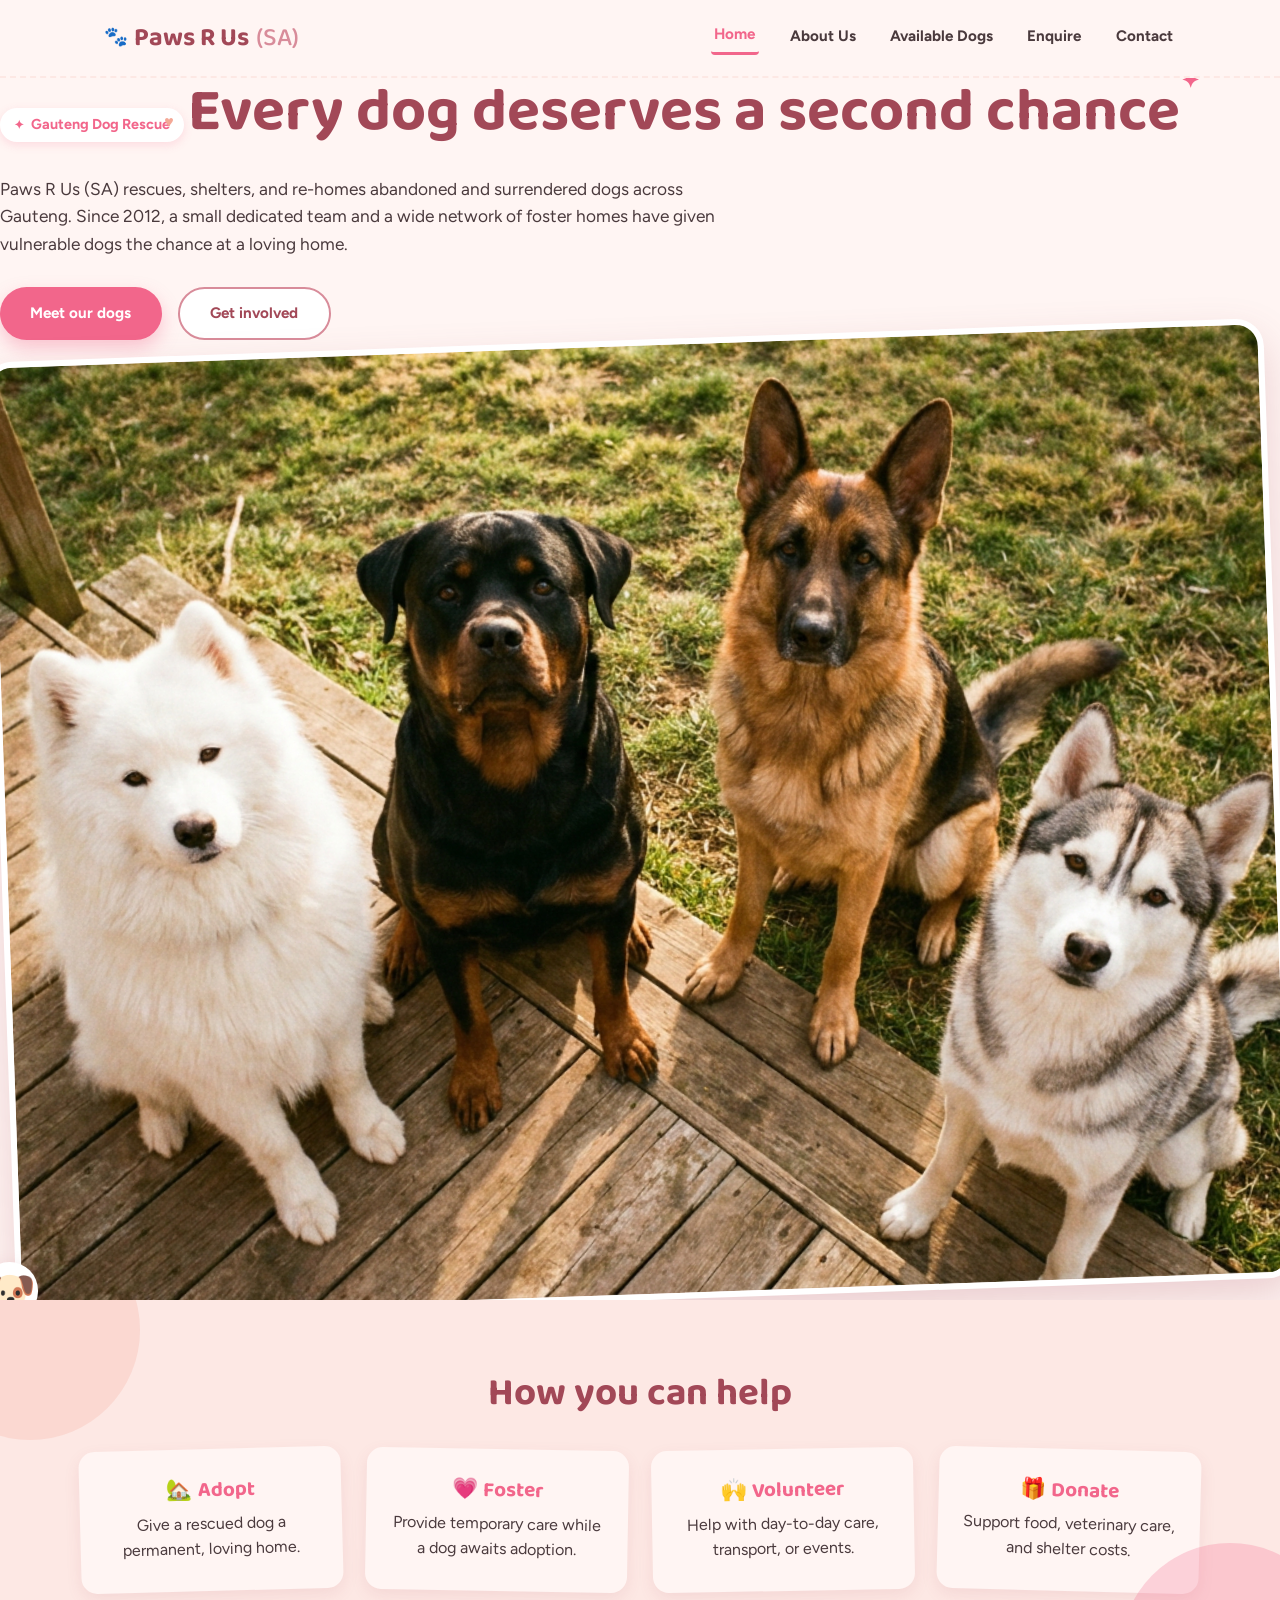
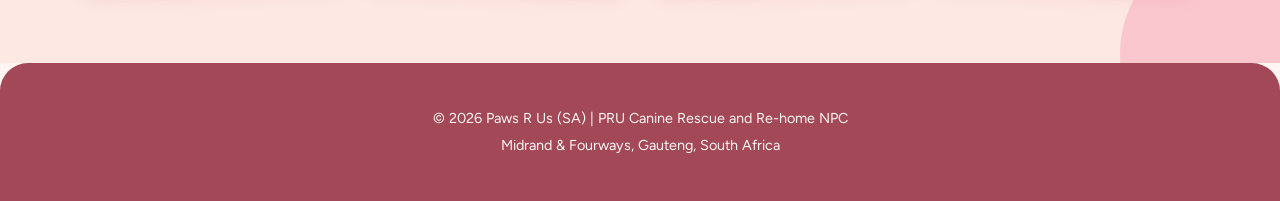
==== index.html @ eb76de7f "initial commit" ====
<!DOCTYPE html>
<html lang="en">
<head>
  <meta charset="UTF-8">
  <meta name="viewport" content="width=device-width, initial-scale=1.0">
  <title>Paws R Us (SA) | Dog Rescue &amp; Adoption in Gauteng</title>
  <meta name="description" content="Paws R Us (SA) rescues, shelters, and re-homes abandoned and surrendered dogs across Gauteng, South Africa. Adopt, foster, volunteer, or donate today.">
  <link rel="preconnect" href="https://fonts.googleapis.com">
  <link rel="preconnect" href="https://fonts.gstatic.com" crossorigin>
  <link href="https://fonts.googleapis.com/css2?family=Baloo+2:wght@500;600;700;800&family=Figtree:wght@400;500;600;700&display=swap" rel="stylesheet">
  <link rel="stylesheet" href="css/style.css">
</head>
<body>

  <!-- ===================== HEADER / NAV ===================== -->
  <header class="site-header">
    <div class="header-inner">
      <a href="index.html" class="logo">Paws R Us <span>(SA)</span></a>
      <nav class="main-nav">
        <ul>
          <li><a href="index.html" class="active">Home</a></li>
          <li><a href="about.html">About Us</a></li>
          <li><a href="services.html">Available Dogs</a></li>
          <li><a href="enquiry.html">Enquire</a></li>
          <li><a href="contact.html">Contact</a></li>
        </ul>
      </nav>
    </div>
  </header>

  <!-- ===================== MAIN CONTENT ===================== -->
  <main>

    <!-- Hero section -->
    <section class=
    
    hero">
      <div class="hero-text">
        <p class="eyebrow">Gauteng Dog Rescue</p>
        <h1>Every dog deserves a second chance<span class="sparkle sparkle--1">✦</span><span class="sparkle sparkle--2">♥</span></h1>
        <p class="hero-lead">
          Paws R Us (SA) rescues, shelters, and re-homes abandoned and surrendered
          dogs across Gauteng. Since 2012, a small dedicated team and a wide network
          of foster homes have given vulnerable dogs the chance at a loving home.
        </p>
        <div class="hero-actions">
          <a href="services.html" class="btn btn-primary">Meet our dogs</a>
          <a href="enquiry.html" class="btn btn-secondary">Get involved</a>
        </div>
      </div>
      <div class="hero-image">
        <img src="images/Hero.jpeg" alt="A rescued dog cared for by Paws R Us (SA)">
      </div>
    </section>

    <!-- Quick facts / call to action section -->
    <section class="help-section">
      <h2>How you can help</h2>
      <div class="help-grid">
        <div class="help-card">
          <h3>Adopt</h3>
          <p>Give a rescued dog a permanent, loving home.</p>
        </div>
        <div class="help-card">
          <h3>Foster</h3>
          <p>Provide temporary care while a dog awaits adoption.</p>
        </div>
        <div class="help-card">
          <h3>Volunteer</h3>
          <p>Help with day-to-day care, transport, or events.</p>
        </div>
        <div class="help-card">
          <h3>Donate</h3>
          <p>Support food, veterinary care, and shelter costs.</p>
        </div>
      </div>
    </section>

  </main>

  <!-- ===================== FOOTER ===================== -->
  <footer class="site-footer">
    <p>&copy; 2026 Paws R Us (SA) | PRU Canine Rescue and Re-home NPC</p>
    <p>Midrand &amp; Fourways, Gauteng, South Africa</p>
  </footer>

  <script src="js/main.js"></script>
</body>
</html>
---- css/style.css ----
*,
*::before,
*::after {
  margin: 0;
  padding: 0;
  box-sizing: border-box;
}

html {
  scroll-behavior: smooth;
}

img {
  max-width: 100%;
  display: block;
}

ul {
  list-style: none;
}

a {
  text-decoration: none;
  color: inherit;
}

button,
input,
select,
textarea {
  font: inherit;
  color: inherit;
}

/* ---------- Base Style ---------- */
:root {
  --color-cream: #FFF5F3;
  --color-blush: #FDE8E4;
  --color-rose: #D88C9A;
  --color-mauve: #A24857;
  --color-peach: #F4A896;
  --color-charcoal: #4A3A3D;
  --color-hotpink: #F2668B;

  --font-heading: 'Baloo 2', 'Fraunces', Georgia, serif;
  --font-body: 'Figtree', -apple-system, BlinkMacSystemFont, sans-serif;

  --max-width: 1120px;
  --radius-md: 16px;
  --radius-lg: 28px;
}

body {
  font-family: var(--font-body);
  font-size: 1rem;
  line-height: 1.6;
  color: var(--color-charcoal);
  background-color: var(--color-cream);
  overflow-x: hidden;
}

@media (prefers-reduced-motion: reduce) {
  * {
    animation-duration: 0.01ms !important;
    animation-iteration-count: 1 !important;
    transition-duration: 0.01ms !important;
    scroll-behavior: auto !important;
  }
}

/* ---------- Typography ---------- */
h1, h2, h3, h4 {
  font-family: var(--font-heading);
  color: var(--color-mauve);
  font-weight: 700;
  line-height: 1.15;
}

h1 {
  font-size: clamp(2.4rem, 5vw, 3.8rem);
  position: relative;
  display: inline-block;
}

h2 {
  font-size: clamp(1.7rem, 3.2vw, 2.4rem);
  margin-bottom: 1rem;
}

h3 {
  font-size: 1.3rem;
  margin-bottom: 0.5rem;
}

p {
  max-width: 65ch;
}

.eyebrow {
  display: inline-flex;
  align-items: center;
  gap: 0.4rem;
  font-family: var(--font-body);
  font-size: 0.9rem;
  font-weight: 700;
  color: var(--color-hotpink);
  background-color: #fff;
  padding: 0.35rem 0.9rem;
  border-radius: 999px;
  margin-bottom: 0.85rem;
  box-shadow: 0 3px 10px rgba(242, 102, 139, 0.18);
}

.eyebrow::before {
  content: '✦';
  font-size: 0.85em;
}

/* ---------- Decorative sparkle / paw accents ---------- */
@keyframes sparkle-float {
  0%, 100% { transform: translateY(0) rotate(0deg); opacity: 0.85; }
  50% { transform: translateY(-8px) rotate(12deg); opacity: 1; }
}

@keyframes gentle-bob {
  0%, 100% { transform: translateY(0); }
  50% { transform: translateY(-6px); }
}

.sparkle {
  position: absolute;
  font-size: 1.4rem;
  color: var(--color-hotpink);
  animation: sparkle-float 3.2s ease-in-out infinite;
  pointer-events: none;
  user-select: none;
}

.sparkle--1 { top: -0.5rem; right: -1.2rem; animation-delay: 0s; }
.sparkle--2 { bottom: 1rem; left: -1.5rem; font-size: 1rem; animation-delay: 0.6s; color: var(--color-peach); }

/* ---------- Layout: Header & Nav ---------- */
.site-header {
  background-color: var(--color-cream);
  border-bottom: 2px dashed var(--color-blush);
  position: sticky;
  top: 0;
  z-index: 10;
}

.header-inner {
  max-width: var(--max-width);
  margin: 0 auto;
  padding: 1.1rem 1.5rem;
  display: flex;
  justify-content: space-between;
  align-items: center;
  flex-wrap: wrap;
  gap: 1rem;
}

.logo {
  font-family: var(--font-heading);
  font-size: 1.6rem;
  font-weight: 700;
  color: var(--color-mauve);
  display: inline-flex;
  align-items: center;
  gap: 0.4rem;
}

.logo::before {
  content: '🐾';
  font-size: 1.2rem;
  display: inline-block;
  animation: gentle-bob 2.4s ease-in-out infinite;
}

.logo span {
  color: var(--color-rose);
  font-weight: 500;
}

.main-nav ul {
  display: flex;
  gap: 1.75rem;
}

.main-nav a {
  font-weight: 700;
  font-size: 0.95rem;
  color: var(--color-charcoal);
  padding: 0.3rem 0.2rem;
  border-bottom: 3px solid transparent;
  border-radius: 4px;
  transition: border-color 0.2s ease, color 0.2s ease, transform 0.2s ease;
  display: inline-block;
}

.main-nav a:hover,
.main-nav a.active {
  color: var(--color-hotpink);
  border-bottom-color: var(--color-hotpink);
  transform: translateY(-2px);
}

/* ---------- Layout: Hero (Flexbox) ---------- */
@keyframes hero-fade-up {
  from { opacity: 0; transform: translateY(18px); }
  to { opacity: 1; transform: translateY(0); }
}

.hero {
  max-width: var(--max-width);
  margin: 0 auto;
  padding: 4.5rem 1.5rem;
  display: flex;
  align-items: center;
  gap: 3rem;
  position: relative;
}

.hero-text {
  flex: 1 1 480px;
  animation: hero-fade-up 0.7s ease both;
}

.hero-lead {
  margin: 1.25rem 0 1.75rem;
  font-size: 1.08rem;
  color: var(--color-charcoal);
}

.hero-image {
  flex: 1 1 400px;
  position: relative;
  animation: hero-fade-up 0.7s ease 0.15s both;
}

.hero-image img {
  border-radius: var(--radius-lg);
  width: 100%;
  aspect-ratio: 4 / 3;
  object-fit: cover;
  background-color: var(--color-blush);
  border: 6px solid #fff;
  box-shadow: 0 18px 40px rgba(162, 72, 87, 0.22);
  transform: rotate(-2deg);
  transition: transform 0.3s ease;
}

.hero-image:hover img {
  transform: rotate(0deg) scale(1.02);
}

.hero-image::after {
  content: '🐶';
  position: absolute;
  bottom: -1.2rem;
  left: -1.2rem;
  font-size: 2.6rem;
  background: #fff;
  width: 3.6rem;
  height: 3.6rem;
  border-radius: 50%;
  display: flex;
  align-items: center;
  justify-content: center;
  box-shadow: 0 8px 20px rgba(162, 72, 87, 0.25);
  animation: gentle-bob 3s ease-in-out infinite;
}

.hero-actions {
  display: flex;
  gap: 1rem;
  flex-wrap: wrap;
}

/* ---------- Buttons ---------- */
.btn {
  display: inline-flex;
  align-items: center;
  gap: 0.4rem;
  padding: 0.8rem 1.9rem;
  border-radius: 999px;
  font-weight: 700;
  font-size: 0.95rem;
  transition: transform 0.18s ease, box-shadow 0.18s ease, background-color 0.18s ease;
}

.btn-primary {
  background-color: var(--color-hotpink);
  color: #fff;
  box-shadow: 0 8px 18px rgba(242, 102, 139, 0.35);
}

.btn-primary:hover,
.btn-primary:focus-visible {
  background-color: var(--color-mauve);
  transform: translateY(-3px) scale(1.03);
  box-shadow: 0 12px 22px rgba(162, 72, 87, 0.35);
}

.btn-primary:active {
  transform: translateY(-1px) scale(0.98);
}

.btn-secondary {
  background-color: #fff;
  color: var(--color-mauve);
  border: 2px solid var(--color-rose);
}

.btn-secondary:hover,
.btn-secondary:focus-visible {
  background-color: var(--color-blush);
  transform: translateY(-3px);
}

.btn:focus-visible {
  outline: 3px solid var(--color-peach);
  outline-offset: 2px;
}

/* ---------- Layout: Help Section (CSS Grid) ---------- */
.help-section {
  background-color: var(--color-blush);
  padding: 4.5rem 1.5rem;
  position: relative;
  overflow: hidden;
}

.help-section::before,
.help-section::after {
  content: '';
  position: absolute;
  width: 220px;
  height: 220px;
  border-radius: 50%;
  background: var(--color-peach);
  opacity: 0.25;
}

.help-section::before { top: -80px; left: -80px; }
.help-section::after { bottom: -100px; right: -60px; background: var(--color-hotpink); }

.help-section h2 {
  max-width: var(--max-width);
  margin: 0 auto 2rem;
  text-align: center;
  position: relative;
}

.help-grid {
  max-width: var(--max-width);
  margin: 0 auto;
  display: grid;
  grid-template-columns: repeat(4, 1fr);
  gap: 1.5rem;
  position: relative;
}

.help-card {
  background-color: var(--color-cream);
  padding: 1.85rem 1.5rem;
  border-radius: var(--radius-md);
  text-align: center;
  box-shadow: 0 6px 16px rgba(162, 72, 87, 0.1);
  transition: transform 0.25s ease, box-shadow 0.25s ease;
}

.help-card:nth-child(1) { transform: rotate(-1.5deg); }
.help-card:nth-child(2) { transform: rotate(1deg); }
.help-card:nth-child(3) { transform: rotate(-1deg); }
.help-card:nth-child(4) { transform: rotate(1.5deg); }

.help-card:hover {
  transform: translateY(-6px) rotate(0deg) scale(1.03);
  box-shadow: 0 14px 26px rgba(242, 102, 139, 0.22);
}

.help-card h3 {
  color: var(--color-hotpink);
}

.help-card h3::before {
  margin-right: 0.35rem;
}

.help-card:nth-child(1) h3::before { content: '🏡'; }
.help-card:nth-child(2) h3::before { content: '💗'; }
.help-card:nth-child(3) h3::before { content: '🙌'; }
.help-card:nth-child(4) h3::before { content: '🎁'; }

/* ---------- Generic Page Intro / Content Blocks ---------- */
.page-intro {
  max-width: var(--max-width);
  margin: 0 auto;
  padding: 3.5rem 1.5rem 1.5rem;
  position: relative;
}

.page-lead {
  margin-top: 1rem;
  font-size: 1.05rem;
}

.page-lead a {
  color: var(--color-hotpink);
  font-weight: 700;
  border-bottom: 2px solid var(--color-peach);
}

.content-block {
  max-width: var(--max-width);
  margin: 0 auto;
  padding: 1.5rem 1.5rem 3rem;
}

/* ---------- Mission / Vision Grid ---------- */
.mission-vision-grid {
  max-width: var(--max-width);
  margin: 0 auto;
  padding: 0 1.5rem 3rem;
  display: grid;
  grid-template-columns: 1fr 1fr;
  gap: 1.5rem;
}

.mv-card {
  background-color: var(--color-blush);
  padding: 2.1rem;
  border-radius: var(--radius-md);
  transition: transform 0.25s ease, box-shadow 0.25s ease;
  border: 3px solid transparent;
}

.mv-card:hover {
  transform: translateY(-4px);
  border-color: var(--color-peach);
  box-shadow: 0 12px 24px rgba(242, 102, 139, 0.15);
}

.team-block {
  padding-bottom: 4rem;
}

.team-image {
  margin-top: 1.5rem;
  border-radius: var(--radius-lg);
  aspect-ratio: 16 / 9;
  object-fit: cover;
  background-color: var(--color-blush);
  border: 6px solid #fff;
  box-shadow: 0 14px 30px rgba(162, 72, 87, 0.18);
}

/* ---------- Dog Gallery (CSS Grid) ---------- */
.dog-gallery {
  max-width: var(--max-width);
  margin: 0 auto;
  padding: 1.5rem 1.5rem 4rem;
  display: grid;
  grid-template-columns: repeat(3, 1fr);
  gap: 1.75rem;
}

.dog-card {
  background-color: #fff;
  border-radius: var(--radius-md);
  overflow: hidden;
  box-shadow: 0 6px 16px rgba(162, 72, 87, 0.1);
  transition: transform 0.25s ease, box-shadow 0.25s ease;
  position: relative;
}

.dog-card:hover {
  transform: translateY(-8px) rotate(-1deg);
  box-shadow: 0 18px 32px rgba(242, 102, 139, 0.25);
}

.dog-card::before {
  content: '🐾';
  position: absolute;
  top: 0.75rem;
  right: 0.75rem;
  background: #fff;
  width: 2.2rem;
  height: 2.2rem;
  border-radius: 50%;
  display: flex;
  align-items: center;
  justify-content: center;
  font-size: 1.1rem;
  box-shadow: 0 4px 10px rgba(0,0,0,0.12);
  z-index: 2;
  transition: transform 0.25s ease;
}

.dog-card:hover::before {
  transform: rotate(20deg) scale(1.15);
}

.dog-card img {
  width: 100%;
  aspect-ratio: 4 / 3;
  object-fit: cover;
  background-color: var(--color-rose);
}

.dog-card-body {
  padding: 1.35rem;
}

.status-badge 
{
    position: absolute;
    top: 0.75rem;
    left: 0.75rem;
    z-index: 2;
    font-size: 0.78rem;
    font-weight: 800;
    padding: 0.35rem 0.85rem;
    border-radius: 999px;
    box-shadow: 0 4px 10px rgba(0,0,0,0.15);
}

.status-available
{
    background-color: var(--color-mint);
    color: var(--color-plum);
}

.status-pending 
{
    background-color: var(--color-peach);
    color: var(--color-plum);
}

.dog-meta {
  font-size: 0.9rem;
  color: var(--color-hotpink);
  font-weight: 700;
  margin-bottom: 0.6rem;
}

.filter-btn 
{
   background-color: #fff;
   border: 2px solid var(--color-blush);
   color: var(--color-plum);
}

.filter-bar {
    max-width: var(--max-width);
    margin: 0 auto;
    padding: 0.5rem 1.5rem 0;
    display: flex;
    flex-wrap: wrap;
    gap: 0.75rem;
}

.success-card {
  background-color: #fff;
  border-radius: var(--radius-md);
  overflow: hidden;
  text-align: center;
  padding-bottom: 1.25rem;
  box-shadow: 0 6px 16px rgba(122, 46, 77, 0.1);
  transition: transform 0.25s ease, box-shadow 0.25s ease;
}

.success-card :hover {
  transform: translateY(-6px);
  box-shadow: 0 14px 26px rgba(242, 102, 139, 0.2)
}

.success-card h3 {
 color: var(--color-hotpink);
 padding: 0 1.1rem;
}

.success-card p {
 padding: 0 1.1rem 0.5rem;
 font-size: 0.92rem;
}

.success-card img {
    width: 100%;
    aspect-ratio: 16 / 9;
    object-fit: cover;
    object-position: center;
    background-color: var(--color-mint);
    margin-top: 0.9rem;
}

.success-grid {
    display: grid;
    grid-template-columns: repeat(3, 1fr);
    gap: 1.5rem ;
    max-width: 900px;
    margin: 1.75rem auto 0;
    padding: 0.5rem 1.5rem 0;
    
}

.success-section {
   max-width: var(--max-width);
   margin: 0 auto;
   padding: 1rem 1.5rem 4.5rem; 
   text-align: center;
}
 
.success-section .page-lead {
   margin-left: auto;
   margin-right: auto;
}

/* ---------- Forms ---------- */
.form-section {
  max-width: 640px;
  margin: 0 auto;
  padding: 1.5rem 1.5rem 4rem;
}

.site-form {
  display: flex;
  flex-direction: column;
  gap: 1.1rem;
  background: #fff;
  padding: 2rem;
  border-radius: var(--radius-lg);
  box-shadow: 0 10px 30px rgba(162, 72, 87, 0.1);
}

.site-form label {
  font-weight: 700;
  font-size: 0.9rem;
  color: var(--color-mauve);
  margin-bottom: -0.6rem;
}

.site-form input,
.site-form select,
.site-form textarea {
  padding: 0.75rem 1rem;
  border: 2px solid var(--color-blush);
  border-radius: var(--radius-md);
  background-color: var(--color-cream);
  font-size: 1rem;
  transition: border-color 0.2s ease, box-shadow 0.2s ease;
}

.site-form input:focus,
.site-form select:focus,
.site-form textarea:focus {
  outline: none;
  border-color: var(--color-hotpink);
  box-shadow: 0 0 0 4px rgba(242, 102, 139, 0.15);
}

.site-form button {
  align-self: flex-start;
  border: none;
  cursor: pointer;
}

/* ---------- Contact Page ---------- */
.contact-details {
  max-width: var(--max-width);
  margin: 0 auto;
  padding: 0 1.5rem 2rem;
}

.contact-details p {
  margin-bottom: 0.5rem;
}

.locations {
  max-width: var(--max-width);
  margin: 0 auto;
  padding: 0 1.5rem 3rem;
}

.location-grid {
  display: grid;
  grid-template-columns: 1fr 1fr;
  gap: 1.5rem;
  margin-top: 1.5rem;
}

.location-card {
  background-color: var(--color-blush);
  padding: 1.6rem;
  border-radius: var(--radius-md);
  transition: transform 0.25s ease;
}

.location-card:hover {
  transform: translateY(-4px);
}

.location-card h3::before {
  content: '📍 ';
}

.map-placeholder {
  margin-top: 1.5rem;
  padding: 3rem 1.5rem;
  background-color: var(--color-blush);
  border: 3px dashed var(--color-hotpink);
  border-radius: var(--radius-md);
  text-align: center;
  color: var(--color-mauve);
  font-weight: 700;
}

/* ---------- Footer ---------- */
.site-footer {
  background-color: var(--color-mauve);
  color: var(--color-cream);
  text-align: center;
  padding: 2.5rem 1.5rem;
  font-size: 0.9rem;
  border-top-left-radius: var(--radius-lg);
  border-top-right-radius: var(--radius-lg);
}

.site-footer p {
  max-width: none;
  margin: 0.25rem 0;
}

/* ==========================================================================
   RESPONSIVE DESIGN
   Breakpoints:
     Desktop : > 1024px (default styles above)
     Tablet  : 768px – 1024px
     Mobile  : < 768px
   ========================================================================== */

/* ---------- Tablet ---------- */
@media (max-width: 1024px) {
  .help-grid {
    grid-template-columns: repeat(2, 1fr);
  }

  .dog-gallery {
    grid-template-columns: repeat(2, 1fr);
  }

  .hero {
    padding: 3rem 1.5rem;
  }
}

/* ---------- Mobile ---------- */
@media (max-width: 768px) {
  .header-inner {
    flex-direction: column;
    align-items: flex-start;
    gap: 0.75rem;
  }

  .main-nav ul {
    flex-wrap: wrap;
    gap: 1rem 1.25rem;
  }

  .hero {
    flex-direction: column;
    text-align: left;
    padding: 2.5rem 1.5rem;
  }

  .hero-image {
    order: -1;
    width: 100%;
  }

  .hero-image img {
    transform: none;
  }

  .help-grid {
    grid-template-columns: 1fr;
  }

  .help-card:nth-child(n) {
    transform: none;
  }

  .mission-vision-grid {
    grid-template-columns: 1fr;
  }

  .dog-gallery {
    grid-template-columns: 1fr;
  }

  .location-grid {
    grid-template-columns: 1fr;
  }

  h1 {
    font-size: 2.1rem;
  }
}
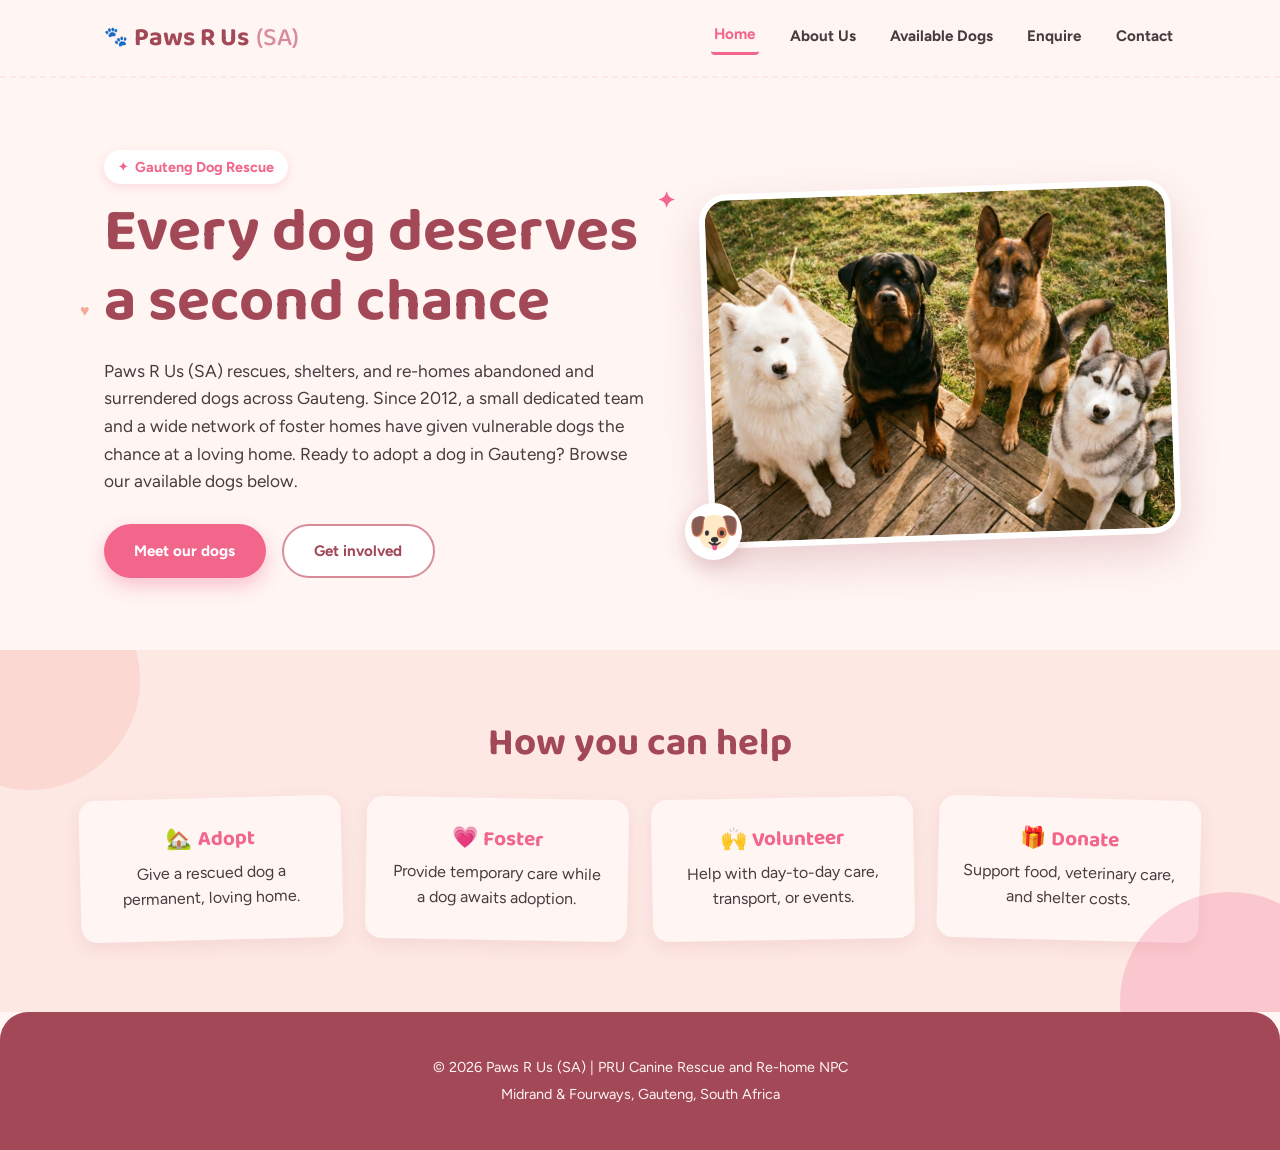
==== commit e5bb5183: "Added SEO meta tags, improved alt text and internal linking" ====
--- a/index.html
+++ b/index.html
@@ -5,6 +5,11 @@
   <meta name="viewport" content="width=device-width, initial-scale=1.0">
   <title>Paws R Us (SA) | Dog Rescue &amp; Adoption in Gauteng</title>
   <meta name="description" content="Paws R Us (SA) rescues, shelters, and re-homes abandoned and surrendered dogs across Gauteng, South Africa. Adopt, foster, volunteer, or donate today.">
+  <link rel="canonical" href="https://paws-r-us-sa.netlify.app/index.html">
+  <meta property="og:title" content="Paws R Us (SA) | Dog Rescue &amp; Adoption in Gauteng">
+  <meta property="og:description" content="Paws R Us (SA) rescues, shelters, and re-homes abandoned and surrendered dogs across Gauteng, South Africa.">
+  <meta property="og:type" content="website">
+  <meta property="og:url" content="https://paws-r-us-sa.netlify.app/index.html">
   <link rel="preconnect" href="https://fonts.googleapis.com">
   <link rel="preconnect" href="https://fonts.gstatic.com" crossorigin>
   <link href="https://fonts.googleapis.com/css2?family=Baloo+2:wght@500;600;700;800&family=Figtree:wght@400;500;600;700&display=swap" rel="stylesheet">
@@ -32,9 +37,7 @@
   <main>
 
     <!-- Hero section -->
-    <section class=
-    
-    hero">
+    <section class="hero">
       <div class="hero-text">
         <p class="eyebrow">Gauteng Dog Rescue</p>
         <h1>Every dog deserves a second chance<span class="sparkle sparkle--1">✦</span><span class="sparkle sparkle--2">♥</span></h1>
@@ -42,6 +45,7 @@
           Paws R Us (SA) rescues, shelters, and re-homes abandoned and surrendered
           dogs across Gauteng. Since 2012, a small dedicated team and a wide network
           of foster homes have given vulnerable dogs the chance at a loving home.
+          Ready to adopt a dog in Gauteng? Browse our available dogs below.
         </p>
         <div class="hero-actions">
           <a href="services.html" class="btn btn-primary">Meet our dogs</a>
@@ -49,7 +53,7 @@
         </div>
       </div>
       <div class="hero-image">
-        <img src="images/Hero.jpeg" alt="A rescued dog cared for by Paws R Us (SA)">
+        <img src="images/Hero.jpeg" alt="Rescue dog available for adoption at Paws R Us (SA) in Gauteng">
       </div>
     </section>
 
--- a/css/style.css
+++ b/css/style.css
@@ -806,3 +806,144 @@
     font-size: 2.1rem;
   }
 }
+
+.dog-card {
+  transition: opacity 00.3s ease;
+}
+
+.dog-card-hidden {
+  opacity: 0;
+  position: absolute;
+  pointer-events: none;
+  width: 0;
+  height: 0;
+  overflow: hidden;
+}
+
+/* ---------- Lightbox (Available Dogs page) ---------- */
+.lightbox {
+  display: none;
+  position: fixed;
+  inset: 0;
+  background-color: rgba(74, 58, 61, 0.92);
+  z-index: 1000;
+  align-items: center;
+  justify-content: center;
+  flex-direction: column;
+  padding: 2rem;
+}
+
+.lightbox.lightbox-open {
+  display: flex;
+}
+
+.lightbox-image {
+  max-width: 90vw;
+  max-height: 80vh;
+  border-radius: var(--radius-md);
+  border: 6px solid #fff;
+  box-shadow: 0 20px 50px rgba(0, 0, 0, 0.4);
+  object-fit: contain;
+}
+
+.lightbox-caption {
+  color: #fff;
+  font-family: var(--font-heading);
+  font-size: 1.3rem;
+  margin-top: 1rem;
+}
+
+.lightbox-close,
+.lightbox-prev,
+.lightbox-next {
+  position: absolute;
+  background-color: #fff;
+  color: var(--color-plum);
+  border: none;
+  border-radius: 50%;
+  width: 3rem;
+  height: 3rem;
+  font-size: 1.5rem;
+  cursor: pointer;
+  display: flex;
+  align-items: center;
+  justify-content: center;
+  transition: transform 0.2s ease, background-color 0.2s ease;
+}
+
+.lightbox-close:hover,
+.lightbox-prev:hover,
+.lightbox-next:hover {
+  background-color: var(--color-hotpink);
+  color: #fff;
+  transform: scale(1.08);
+}
+
+.lightbox-close {
+  top: 1.5rem;
+  right: 1.5rem;
+}
+
+.lightbox-prev {
+  left: 1.5rem;
+  top: 50%;
+  transform: translateY(-50%);
+}
+
+.lightbox-next {
+  right: 1.5rem;
+  top: 50%;
+  transform: translateY(-50%);
+}
+
+.lightbox-prev:hover,
+.lightbox-next:hover {
+  transform: translateY(-50%) scale(1.08);
+}
+
+@media (max-width: 768px) {
+  .lightbox-prev,
+  .lightbox-next {
+    width: 2.4rem;
+    height: 2.4rem;
+    font-size: 1.1rem;
+  }
+}
+
+/* ---------- Form Validation & Response ---------- */
+.form-error {
+  color: var(--color-hotpink);
+  font-size: 0.85rem;
+  font-weight: 700;
+  margin-top: -0.6rem;
+  min-height: 1.1rem;
+}
+
+.field-invalid {
+  border-color: var(--color-hotpink) !important;
+}
+
+.form-response {
+  margin-top: 1.5rem;
+  background-color: var(--color-mint);
+  border-radius: var(--radius-md);
+  padding: 1.5rem 2rem;
+  color: var(--color-plum);
+}
+
+.form-response .btn {
+  margin-top: 0.75rem;
+}
+
+.locations-map {
+  margin-top: 1.5rem;
+  height: 400px;
+  border-radius: var(--radius-md);
+  border: 3px dashed var(--color-hotpink);
+  overflow: hidden;
+}
+
+@media (max-width: 768px) {
+  .locations-map {
+    height: 300px;
+  }
